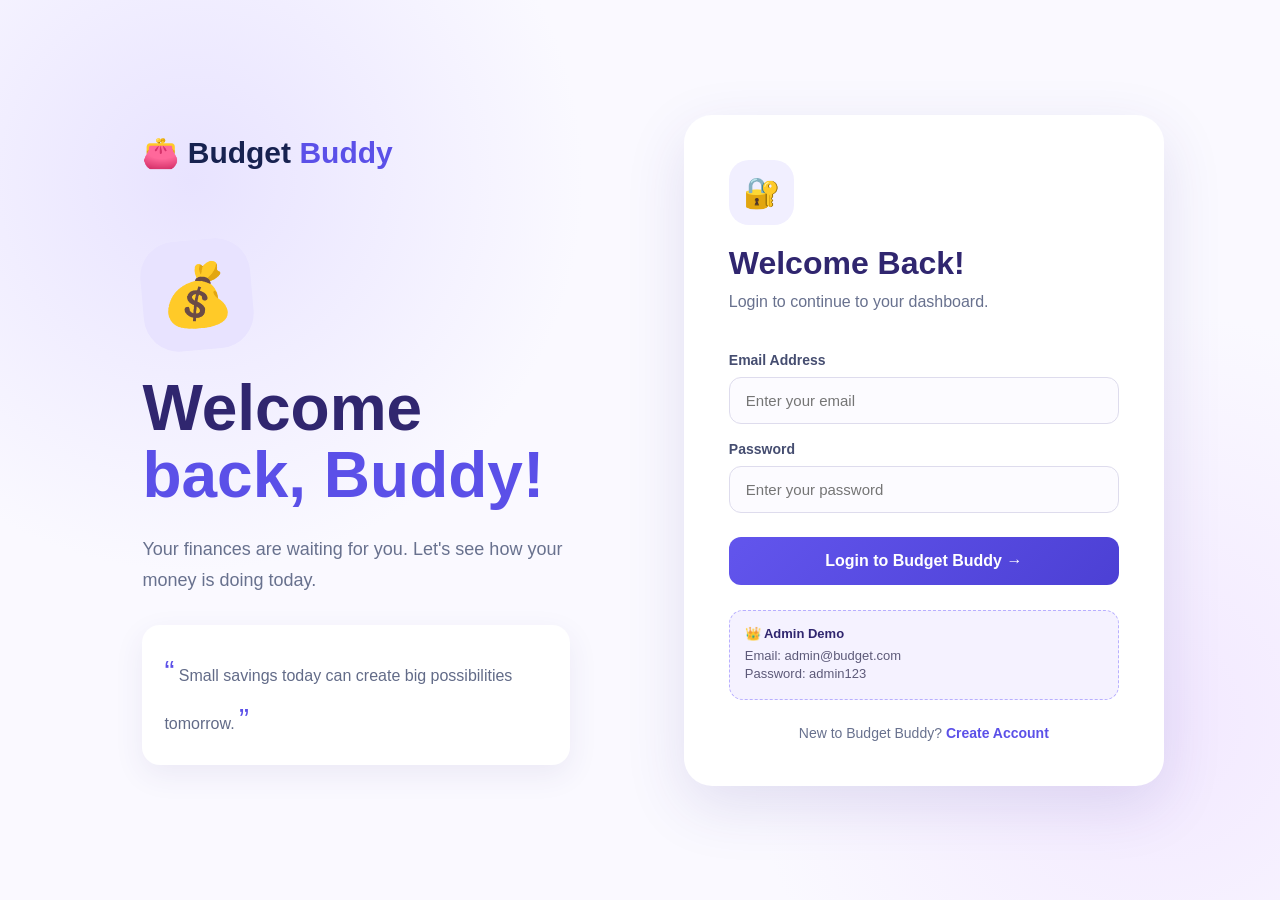
==== admin-dashboard.html @ 2b827e6d "first commit" ====
<!DOCTYPE html>
<html lang="en">

<head>

    <meta charset="UTF-8">

    <meta name="viewport"
          content="width=device-width, initial-scale=1.0">

    <title>Admin Panel | Budget Buddy</title>

    <link rel="stylesheet" href="style.css">

</head>

<body class="dashboard-page">


    <!-- Admin Sidebar -->

    <aside class="sidebar admin-sidebar">

        <div class="sidebar-logo">
            👛 <span>Budget <strong>Buddy</strong></span>
        </div>


        <div class="admin-badge">
            👑 ADMIN PANEL
        </div>


        <nav class="side-nav">

            <a href="admin-dashboard.html"
               class="side-link active">

                🏠 Dashboard

            </a>

            <a href="#users"
               class="side-link">

                👥 Users

            </a>

        </nav>


        <div class="sidebar-bottom">

            <div class="side-tip">

                🛡️ <strong>Administrator</strong>

                <p>
                    Manage your Budget Buddy
                    community.
                </p>

            </div>


            <button
                onclick="logout()"
                class="side-logout">

                🚪 Logout

            </button>

        </div>

    </aside>


    <!-- Admin Main -->

    <main class="dashboard-main">


        <header class="dashboard-top">

            <div>

                <p class="small-heading">
                    ADMINISTRATION
                </p>

                <h1>
                    Welcome, Admin! 👑
                </h1>

                <p>
                    Manage and monitor Budget Buddy users.
                </p>

            </div>


            <div class="profile-circle admin-profile">
                👑
            </div>

        </header>


        <!-- Admin Stats -->

        <section class="dashboard-cards">

            <div class="dashboard-card purple-card">

                <div class="card-top">

                    <span>
                        Registered Users
                    </span>

                    <span class="card-icon">
                        👥
                    </span>

                </div>

                <h2 id="adminUserCount">
                    —
                </h2>

                <p>
                    Users in Budget Buddy
                </p>

            </div>


            <div class="dashboard-card green-card">

                <div class="card-top">

                    <span>
                        Platform
                    </span>

                    <span class="card-icon">
                        🌱
                    </span>

                </div>

                <h2>
                    Active
                </h2>

                <p>
                    System status
                </p>

            </div>


            <div class="dashboard-card pink-card">

                <div class="card-top">

                    <span>
                        Access
                    </span>

                    <span class="card-icon">
                        🔐
                    </span>

                </div>

                <h2>
                    Admin
                </h2>

                <p>
                    Current role
                </p>

            </div>


            <div class="dashboard-card blue-card">

                <div class="card-top">

                    <span>
                        Technology
                    </span>

                    <span class="card-icon">
                        💻
                    </span>

                </div>

                <h2>
                    Web
                </h2>

                <p>
                    HTML • CSS • JS
                </p>

            </div>

        </section>


        <!-- User Management -->

        <section id="users"
                 class="dashboard-section">

            <div class="section-heading">

                <div>

                    <span class="section-label">
                        USER MANAGEMENT
                    </span>

                    <h2>
                        Registered Users 👥
                    </h2>

                    <p>
                        View the users registered
                        in Budget Buddy.
                    </p>

                </div>

                <div class="section-emoji">
                    👥
                </div>

            </div>


            <div class="table-container">

                <table>

                    <thead>

                        <tr>

                            <th>
                                Name
                            </th>

                            <th>
                                Email
                            </th>

                        </tr>

                    </thead>


                    <tbody id="userList">

                    </tbody>

                </table>

            </div>

        </section>


        <footer class="dashboard-footer">

            Budget Buddy Admin Panel 💜

        </footer>

    </main>


    <script src="script.js"></script>

</body>

</html>
---- style.css ----
/* =========================================
   BUDGET BUDDY - COMPLETE PURPLE THEME
========================================= */

* {
    margin: 0;
    padding: 0;
    box-sizing: border-box;
}

:root {
    --purple: #5b50e8;
    --dark-purple: #30266f;
    --light-purple: #f1efff;
    --lavender: #e9e5ff;

    --pink: #ffe5f0;
    --green: #ddf7e7;
    --blue: #e1f3ff;
    --yellow: #fff1c9;

    --text: #172250;
    --muted: #68718e;
    --white: #ffffff;
}

body {
    font-family: "Segoe UI", Arial, sans-serif;
    color: var(--text);
    background: #ffffff;
}

a {
    color: inherit;
}


/* =========================================
   HOME PAGE - NAVIGATION
========================================= */

.navbar {
    height: 92px;

    display: flex;
    justify-content: space-between;
    align-items: center;

    padding: 0 5%;

    background: white;
    border-bottom: 1px solid #eeeeee;
}

.logo {
    display: flex;
    align-items: center;
    gap: 10px;

    font-size: 32px;
    font-weight: 700;
}

.logo strong {
    color: var(--purple);
}

.logo-icon {
    font-size: 38px;
}

.navbar nav {
    display: flex;
    gap: 42px;
}

.navbar nav a {
    position: relative;

    text-decoration: none;

    font-size: 17px;
    font-weight: 500;

    color: var(--text);

    padding: 10px 0;
}

.navbar nav a:hover {
    color: var(--purple);
}

.navbar nav a.active {
    color: var(--purple);
}

.navbar nav a.active::after {
    content: "";

    position: absolute;

    left: 0;
    right: 0;
    bottom: 0;

    height: 4px;

    border-radius: 10px;

    background: var(--purple);
}


/* =========================================
   HOME PAGE - HERO
========================================= */

.hero {
    min-height: 650px;

    display: grid;

    grid-template-columns: 1fr 1fr;

    align-items: center;

    gap: 30px;

    padding: 60px 5% 30px;

    background:
        radial-gradient(
            circle at 80% 50%,
            #f1efff 0%,
            #ffffff 55%
        );

    overflow: hidden;
}

.hero-content {
    max-width: 650px;
    padding-left: 3%;
}

.tagline {
    display: inline-block;

    padding: 10px 20px;
    margin-bottom: 28px;

    border-radius: 30px;

    background: #eeeeff;

    color: #5549e8;

    font-size: 16px;
    font-weight: 600;
}

.hero h1 {
    font-size: clamp(48px, 5vw, 70px);

    line-height: 1.05;

    letter-spacing: -2px;

    color: #142354;

    margin-bottom: 28px;
}

.hero h1 span {
    color: #5a4ee7;
}

.hero-content p {
    max-width: 590px;

    font-size: 19px;
    line-height: 1.7;

    color: #536080;

    margin-bottom: 35px;
}


/* =========================================
   HOME PAGE - BUTTONS
========================================= */

.hero-buttons {
    display: flex;

    align-items: center;

    gap: 20px;
}

.primary-btn,
.secondary-btn {
    text-decoration: none;

    padding: 17px 38px;

    border-radius: 12px;

    font-size: 17px;
    font-weight: 700;

    transition: 0.3s;
}

.primary-btn {
    color: white;

    background:
        linear-gradient(
            135deg,
            #5d50ed,
            #5144dd
        );

    box-shadow:
        0 10px 25px rgba(86, 74, 225, 0.25);
}

.primary-btn:hover {
    transform: translateY(-3px);

    box-shadow:
        0 15px 30px rgba(86, 74, 225, 0.35);
}

.secondary-btn {
    color: #1c2854;

    background: white;

    border: 2px solid #5b50e8;
}

.secondary-btn:hover {
    background: #f2f0ff;

    transform: translateY(-3px);
}


/* =========================================
   HOME PAGE - VISUAL
========================================= */

.hero-visual {
    min-height: 540px;

    position: relative;

    display: flex;

    justify-content: center;
    align-items: center;
}

.buddy-area {
    position: relative;

    width: 390px;
    height: 360px;

    display: flex;

    justify-content: center;
    align-items: center;
}


/* Wallet */

.buddy-wallet {
    position: relative;

    width: 285px;
    height: 205px;

    border-radius: 28px;

    background:
        linear-gradient(
            145deg,
            #8b7cf0,
            #5950d8
        );

    border: 7px solid #24245c;

    box-shadow:
        0 25px 40px rgba(71, 63, 160, 0.25);

    transform: rotate(-5deg);

    z-index: 3;
}

.wallet-money {
    position: absolute;

    top: -45px;
    left: 75px;

    font-size: 65px;

    transform: rotate(8deg);

    z-index: -1;
}

.wallet-face {
    position: absolute;

    left: 0;
    right: 0;

    top: 90px;

    text-align: center;
}

.eye {
    display: inline-block;

    font-size: 30px;
    font-weight: bold;

    margin: 0 25px;
}

.cheek {
    position: absolute;

    width: 22px;
    height: 12px;

    border-radius: 50%;

    background: #ff8ca8;

    top: 30px;
}

.left-cheek {
    left: 70px;
}

.right-cheek {
    right: 70px;
}

.smile {
    margin-top: -3px;

    font-size: 35px;
    font-weight: bold;
}

.wallet-button {
    position: absolute;

    right: 12px;
    top: 85px;

    width: 22px;
    height: 22px;

    border-radius: 50%;

    background: #ffd42e;

    border: 3px solid #24245c;
}


/* Wallet hands */

.buddy-hand {
    position: absolute;

    font-size: 65px;

    color: #6258df;

    z-index: 2;
}

.left-hand {
    left: 0;
    transform: rotate(100deg);
}

.right-hand {
    right: 0;
    transform: rotate(-100deg);
}


/* Floating money */

.money {
    position: absolute;

    width: 55px;
    height: 55px;

    display: flex;

    justify-content: center;
    align-items: center;

    border-radius: 50%;

    background: #ffd447;

    border: 4px solid #e8a900;

    color: #9a6b00;

    font-size: 28px;
    font-weight: bold;

    z-index: 5;
}

.money-one {
    top: 50px;
    left: 30px;

    transform: rotate(-15deg);
}

.money-two {
    top: 115px;
    right: 5px;

    transform: rotate(15deg);
}


/* Floating notes */

.floating-note {
    position: absolute;

    display: flex;
    align-items: center;

    gap: 13px;

    padding: 15px 20px;

    background: white;

    border-radius: 15px;

    box-shadow:
        0 8px 25px rgba(70, 70, 130, 0.12);

    font-size: 15px;

    z-index: 10;
}

.floating-note span {
    font-size: 28px;
}

.floating-note strong {
    color: #172250;
}

.note-one {
    top: 20px;
    right: 10px;

    border: 4px solid #c7eaff;
}

.note-two {
    top: 180px;
    right: -20px;

    border: 4px solid #ffd2ea;
}

.note-three {
    bottom: 45px;
    right: 20px;

    border: 4px solid #bcefdc;
}


/* Goal message */

.goal-message {
    position: absolute;

    top: 60px;
    left: 30px;

    color: #5549e8;

    font-size: 27px;

    font-weight: 600;
    font-style: italic;

    transform: rotate(-7deg);

    z-index: 10;
}

.goal-message strong {
    font-size: 32px;
}


/* Plant */

.plant {
    position: absolute;

    bottom: 10px;
    right: 55px;

    font-size: 110px;

    z-index: 4;
}


/* =========================================
   HOME PAGE - FEATURES
========================================= */

.features {
    display: grid;

    grid-template-columns:
        repeat(4, 1fr);

    gap: 30px;

    padding: 45px 7% 55px;

    background: #ffffff;
}

.feature-card {
    display: flex;

    align-items: center;

    gap: 18px;
}

.feature-icon {
    min-width: 70px;
    height: 70px;

    display: flex;

    justify-content: center;
    align-items: center;

    border-radius: 50%;

    font-size: 30px;
}

.feature-icon.blue {
    background: #eeeaff;
}

.feature-icon.green {
    background: #dcf7e5;
}

.feature-icon.yellow {
    background: #fff3ca;
}

.feature-icon.pink {
    background: #ffe4ef;
}

.feature-card h3 {
    margin-bottom: 8px;

    color: #172250;

    font-size: 18px;
}

.feature-card p {
    color: #64708e;

    line-height: 1.5;

    font-size: 14px;
}


/* =========================================
   HOME FOOTER
========================================= */

footer {
    padding: 20px;

    text-align: center;

    background: #f8f8ff;

    color: #68718b;

    font-size: 14px;
}


/* =========================================
   LOGIN + SIGNUP PAGES
========================================= */

.purple-page {
    min-height: 100vh;

    background:
        radial-gradient(
            circle at 15% 20%,
            #e8e3ff,
            transparent 30%
        ),
        radial-gradient(
            circle at 90% 80%,
            #f2e8ff,
            transparent 30%
        ),
        #faf9ff;
}

.auth-page {
    min-height: 100vh;

    display: grid;

    grid-template-columns: 1fr 1fr;

    align-items: center;

    gap: 60px;

    padding: 50px 8%;
}

.auth-welcome {
    position: relative;

    padding: 40px;

    max-width: 600px;
}

.auth-brand {
    font-size: 30px;

    font-weight: 700;

    margin-bottom: 70px;
}

.auth-brand strong {
    color: var(--purple);
}

.auth-decoration {
    position: absolute;

    top: 20px;
    right: 50px;

    width: 80px;
    height: 80px;

    display: flex;

    align-items: center;
    justify-content: center;

    border-radius: 50%;

    background: #e8e3ff;

    font-size: 35px;
}

.auth-welcome h1 {
    font-size: clamp(45px, 5vw, 68px);

    line-height: 1.05;

    margin-bottom: 25px;

    color: var(--dark-purple);
}

.auth-welcome h1 span {
    color: var(--purple);
}

.auth-welcome > p {
    max-width: 500px;

    color: var(--muted);

    font-size: 18px;

    line-height: 1.7;

    margin-bottom: 30px;
}

.auth-points {
    display: flex;

    flex-direction: column;

    gap: 15px;

    color: var(--dark-purple);

    font-weight: 600;
}

.auth-points div {
    padding: 12px 18px;

    width: fit-content;

    border-radius: 30px;

    background: white;

    box-shadow:
        0 6px 20px rgba(70, 50, 150, 0.08);
}


/* Login decoration */

.login-illustration {
    width: 110px;
    height: 110px;

    display: flex;

    align-items: center;
    justify-content: center;

    margin-bottom: 25px;

    border-radius: 35px;

    background: #e8e3ff;

    font-size: 60px;

    transform: rotate(-5deg);
}

.quote-box {
    max-width: 470px;

    padding: 22px;

    border-radius: 18px;

    background: white;

    color: #626b88;

    line-height: 1.6;

    box-shadow:
        0 10px 30px rgba(60, 45, 130, 0.08);
}

.quote-box span {
    color: var(--purple);

    font-size: 30px;
}


/* =========================================
   AUTH CARD
========================================= */

.auth-card {
    width: 100%;
    max-width: 480px;

    padding: 45px;

    background: white;

    border-radius: 28px;

    box-shadow:
        0 20px 60px rgba(65, 45, 145, 0.13);

    justify-self: center;
}

.auth-icon {
    width: 65px;
    height: 65px;

    display: flex;

    justify-content: center;
    align-items: center;

    border-radius: 20px;

    background: var(--light-purple);

    font-size: 30px;

    margin-bottom: 20px;
}

.auth-card h2 {
    font-size: 32px;

    color: var(--dark-purple);

    margin-bottom: 8px;
}

.auth-subtitle {
    color: var(--muted);

    margin-bottom: 30px;

    line-height: 1.5;
}

.auth-card form {
    display: flex;

    flex-direction: column;

    gap: 9px;
}

.auth-card label {
    font-size: 14px;

    font-weight: 700;

    color: #454d70;

    margin-top: 8px;
}

.auth-card input,
.auth-card select {
    width: 100%;

    padding: 14px 16px;

    border: 1px solid #dedced;

    border-radius: 12px;

    outline: none;

    font-size: 15px;

    background: #fcfbff;

    transition: 0.2s;
}

.auth-card input:focus {
    border-color: var(--purple);

    box-shadow:
        0 0 0 4px #eeebff;
}

.auth-button {
    margin-top: 15px;

    padding: 15px;

    border: none;

    border-radius: 12px;

    background:
        linear-gradient(
            135deg,
            #6255ed,
            #4c40d4
        );

    color: white;

    font-size: 16px;

    font-weight: 700;

    cursor: pointer;

    transition: 0.3s;
}

.auth-button:hover {
    transform: translateY(-2px);

    box-shadow:
        0 10px 25px rgba(86, 74, 225, 0.25);
}

.message {
    margin-top: 15px;

    text-align: center;

    color: var(--purple);

    font-weight: 600;
}

.switch-auth {
    margin-top: 25px;

    text-align: center;

    color: var(--muted);

    font-size: 14px;
}

.switch-auth a {
    color: var(--purple);

    font-weight: 700;

    text-decoration: none;
}

.admin-login-box {
    margin-top: 25px;

    padding: 15px;

    border-radius: 14px;

    background: #f5f2ff;

    border: 1px dashed #b8afff;

    font-size: 13px;

    color: #5d5a79;
}

.admin-login-box strong {
    color: var(--dark-purple);

    display: block;

    margin-bottom: 7px;
}

.admin-login-box p {
    margin: 3px 0;
}


/* =========================================
   DASHBOARD
========================================= */

.dashboard-page {
    min-height: 100vh;

    display: flex;

    background: #f8f7ff;
}


/* =========================================
   SIDEBAR
========================================= */

.sidebar {
    width: 265px;

    min-height: 100vh;

    position: fixed;

    left: 0;
    top: 0;

    display: flex;

    flex-direction: column;

    padding: 30px 20px;

    background:
        linear-gradient(
            180deg,
            #30266f,
            #493e99
        );

    color: white;
}

.sidebar-logo {
    display: flex;

    align-items: center;

    gap: 9px;

    font-size: 24px;

    font-weight: 700;

    padding: 0 12px;

    margin-bottom: 55px;
}

.sidebar-logo strong {
    color: #c9c2ff;
}

.side-nav {
    display: flex;

    flex-direction: column;

    gap: 10px;
}

.side-link {
    display: block;

    padding: 14px 16px;

    border-radius: 12px;

    text-decoration: none;

    color: #e7e3ff;

    font-size: 15px;

    transition: 0.2s;
}

.side-link:hover,
.side-link.active {
    background: rgba(255,255,255,0.15);

    color: white;
}

.sidebar-bottom {
    margin-top: auto;
}

.side-tip {
    padding: 18px;

    border-radius: 16px;

    background: rgba(255,255,255,0.1);

    margin-bottom: 20px;

    font-size: 14px;
}

.side-tip p {
    color: #d8d4f5;

    line-height: 1.5;

    margin-top: 7px;
}

.side-logout {
    width: 100%;

    padding: 13px;

    border: 1px solid rgba(255,255,255,0.25);

    border-radius: 12px;

    background: rgba(255,255,255,0.08);

    color: white;

    cursor: pointer;

    font-size: 14px;
}

.admin-badge {
    margin: -30px 10px 30px;

    padding: 8px;

    border-radius: 20px;

    text-align: center;

    font-size: 11px;

    font-weight: 700;

    letter-spacing: 1px;

    background: rgba(255,255,255,0.13);

    color: #ddd8ff;
}


/* =========================================
   DASHBOARD MAIN
========================================= */

.dashboard-main {
    width: calc(100% - 265px);

    margin-left: 265px;

    padding: 40px 5%;
}

.dashboard-top {
    display: flex;

    justify-content: space-between;

    align-items: center;

    margin-bottom: 35px;
}

.small-heading {
    color: var(--purple);

    font-size: 12px;

    font-weight: 800;

    letter-spacing: 2px;

    margin-bottom: 7px;
}

.dashboard-top h1 {
    font-size: 32px;

    color: var(--dark-purple);

    margin-bottom: 7px;
}

.dashboard-top h1 span {
    color: var(--purple);
}

.dashboard-top p {
    color: var(--muted);
}

.profile-circle {
    width: 60px;
    height: 60px;

    display: flex;

    align-items: center;
    justify-content: center;

    border-radius: 50%;

    background: var(--lavender);

    font-size: 28px;

    border: 4px solid white;

    box-shadow:
        0 5px 20px rgba(80, 60, 160, 0.12);
}

.admin-profile {
    background: #fff1c9;
}


/* =========================================
   DASHBOARD CARDS
========================================= */

.dashboard-cards {
    display: grid;

    grid-template-columns:
        repeat(4, 1fr);

    gap: 18px;

    margin-bottom: 25px;
}

.dashboard-card {
    padding: 23px;

    border-radius: 20px;

    border: 1px solid rgba(80,70,150,0.08);

    box-shadow:
        0 7px 25px rgba(70,60,130,0.06);
}

.purple-card {
    background: #eeeaff;
}

.green-card {
    background: #e4f9eb;
}

.pink-card {
    background: #ffe9f1;
}

.blue-card {
    background: #e4f4ff;
}

.card-top {
    display: flex;

    justify-content: space-between;

    align-items: center;

    color: #5e6580;

    font-size: 14px;

    font-weight: 600;
}

.card-icon {
    width: 38px;
    height: 38px;

    display: flex;

    align-items: center;
    justify-content: center;

    border-radius: 12px;

    background: rgba(255,255,255,0.65);

    font-size: 19px;
}

.dashboard-card h2 {
    margin: 18px 0 5px;

    font-size: 29px;

    color: var(--dark-purple);
}

.dashboard-card p {
    color: #737a94;

    font-size: 13px;
}


/* =========================================
   DASHBOARD SECTIONS
========================================= */

.dashboard-section {
    padding: 28px;

    margin-bottom: 25px;

    border-radius: 22px;

    background: white;

    box-shadow:
        0 7px 25px rgba(70,60,130,0.06);
}

.section-heading {
    display: flex;

    justify-content: space-between;

    align-items: center;

    margin-bottom: 25px;
}

.section-label {
    color: var(--purple);

    font-size: 11px;

    font-weight: 800;

    letter-spacing: 1.5px;
}

.section-heading h2 {
    margin-top: 5px;

    color: var(--dark-purple);

    font-size: 23px;
}

.section-heading p {
    margin-top: 5px;

    color: var(--muted);

    font-size: 14px;
}

.section-emoji {
    width: 60px;
    height: 60px;

    display: flex;

    align-items: center;
    justify-content: center;

    border-radius: 18px;

    background: var(--light-purple);

    font-size: 28px;
}


/* =========================================
   DASHBOARD FORMS
========================================= */

.budget-form {
    display: flex;

    gap: 15px;
}

.budget-form input {
    flex: 1;

    padding: 15px;

    border: 1px solid #ddd9ef;

    border-radius: 12px;

    outline: none;

    font-size: 15px;
}

.transaction-form {
    display: grid;

    grid-template-columns:
        repeat(2, 1fr);

    gap: 20px;
}

.form-field {
    display: flex;

    flex-direction: column;

    gap: 7px;
}

.form-field label {
    font-size: 13px;

    font-weight: 700;

    color: #555c78;
}

.form-field input,
.form-field select {
    padding: 14px;

    border: 1px solid #ddd9ef;

    border-radius: 11px;

    background: #fcfbff;

    outline: none;

    font-size: 14px;
}

.form-field input:focus,
.form-field select:focus,
.budget-form input:focus {
    border-color: var(--purple);

    box-shadow:
        0 0 0 3px #eeebff;
}

.purple-button {
    padding: 14px 24px;

    border: none;

    border-radius: 11px;

    background:
        linear-gradient(
            135deg,
            #6255ed,
            #4c40d4
        );

    color: white;

    font-size: 14px;

    font-weight: 700;

    cursor: pointer;

    transition: 0.2s;
}

.purple-button:hover {
    transform: translateY(-2px);

    box-shadow:
        0 8px 20px rgba(80,70,220,0.25);
}

.transaction-button {
    width: fit-content;

    align-self: end;
}


/* =========================================
   TABLE
========================================= */

.table-container {
    overflow-x: auto;
}

table {
    width: 100%;

    border-collapse: collapse;
}

th {
    padding: 15px;

    text-align: left;

    background: #f5f3ff;

    color: #514a7a;

    font-size: 13px;
}

td {
    padding: 16px 15px;

    border-bottom: 1px solid #eeeeF5;

    color: #5f6680;

    font-size: 14px;
}

tr:hover td {
    background: #faf9ff;
}


/* =========================================
   DASHBOARD FOOTER
========================================= */

.dashboard-footer {
    text-align: center;

    padding: 20px;

    color: #858ba1;

    font-size: 13px;
}


/* =========================================
   RESPONSIVE DESIGN
========================================= */

@media (max-width: 1100px) {

    .dashboard-cards {
        grid-template-columns:
            repeat(2, 1fr);
    }

    .auth-page {
        gap: 20px;

        padding: 40px;
    }
}


@media (max-width: 850px) {

    .hero {
        grid-template-columns: 1fr;

        text-align: center;
    }

    .hero-content {
        margin: auto;

        padding: 0;
    }

    .hero-content p {
        margin-left: auto;
        margin-right: auto;
    }

    .hero-buttons {
        justify-content: center;
    }

    .features {
        grid-template-columns:
            repeat(2, 1fr);
    }

    .auth-page {
        grid-template-columns: 1fr;

        padding: 30px 20px;
    }

    .auth-welcome {
        text-align: center;

        margin: auto;
    }

    .auth-brand {
        margin-bottom: 30px;
    }

    .auth-decoration {
        display: none;
    }

    .auth-points {
        align-items: center;
    }

    .auth-card {
        margin: auto;
    }

    .sidebar {
        width: 75px;

        padding: 25px 10px;
    }

    .sidebar-logo span,
    .side-link,
    .side-tip,
    .side-logout,
    .admin-badge {
        font-size: 0;
    }

    .sidebar-logo {
        justify-content: center;
    }

    .dashboard-main {
        width: calc(100% - 75px);

        margin-left: 75px;

        padding: 30px 20px;
    }
}


@media (max-width: 600px) {

    .navbar {
        height: auto;

        padding: 20px;

        flex-direction: column;

        gap: 18px;
    }

    .navbar nav {
        gap: 25px;
    }

    .logo {
        font-size: 27px;
    }

    .hero {
        padding: 45px 20px;
    }

    .hero h1 {
        font-size: 45px;
    }

    .hero-buttons {
        flex-direction: column;
    }

    .hero-visual {
        transform: scale(0.8);

        margin-left: -30px;
        margin-right: -30px;
    }

    .features {
        grid-template-columns: 1fr;
    }

    .dashboard-cards {
        grid-template-columns: 1fr;
    }

    .transaction-form {
        grid-template-columns: 1fr;
    }

    .budget-form {
        flex-direction: column;
    }

    .dashboard-top h1 {
        font-size: 25px;
    }

    .dashboard-section {
        padding: 20px;
    }

    .section-heading {
        align-items: flex-start;
    }

    .auth-card {
        padding: 30px 22px;
    }
}
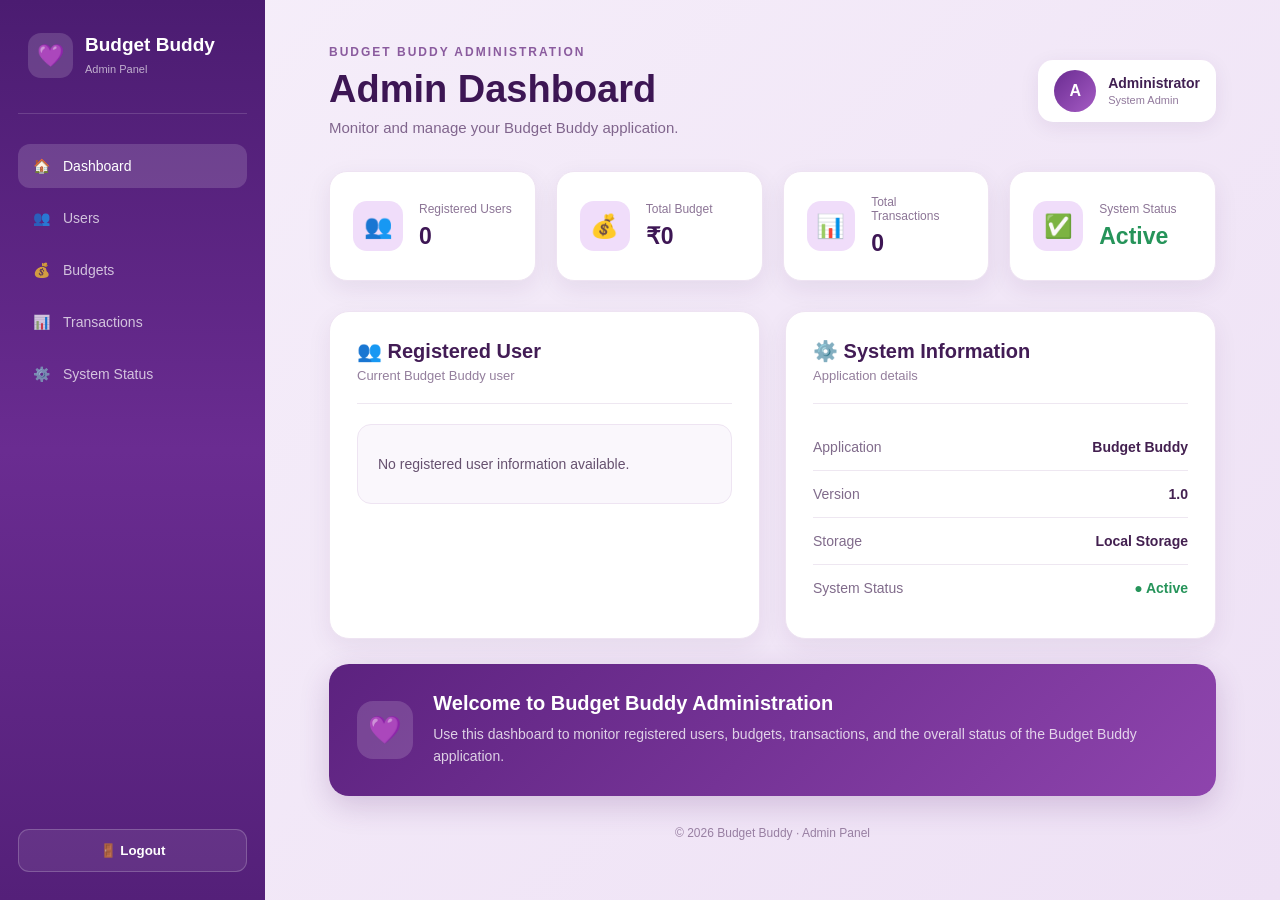
==== commit fc6b3d6a: "Update files with recent changes" ====
--- a/admin-dashboard.html
+++ b/admin-dashboard.html
@@ -1,294 +1,396 @@
-
 <!DOCTYPE html>
 <html lang="en">
-
 <head>
 
     <meta charset="UTF-8">
 
-    <meta name="viewport"
-          content="width=device-width, initial-scale=1.0">
-
-    <title>Admin Panel | Budget Buddy</title>
-
-    <link rel="stylesheet" href="style.css">
+    <meta
+        name="viewport"
+        content="width=device-width, initial-scale=1.0"
+    >
+
+    <title>Admin Dashboard - Budget Buddy</title>
+
+    <link
+        rel="stylesheet"
+        href="style.css"
+    >
 
 </head>
 
-<body class="dashboard-page">
-
-
-    <!-- Admin Sidebar -->
-
-    <aside class="sidebar admin-sidebar">
-
-        <div class="sidebar-logo">
-            👛 <span>Budget <strong>Buddy</strong></span>
+
+<body class="admin-page">
+
+
+    <!-- Sidebar -->
+
+    <aside class="admin-sidebar">
+
+        <div class="admin-logo">
+
+            <div class="logo-circle">
+                💜
+            </div>
+
+            <div>
+                <h2>Budget Buddy</h2>
+                <span>Admin Panel</span>
+            </div>
+
         </div>
 
 
-        <div class="admin-badge">
-            👑 ADMIN PANEL
-        </div>
-
-
-        <nav class="side-nav">
-
-            <a href="admin-dashboard.html"
-               class="side-link active">
-
-                🏠 Dashboard
-
-            </a>
-
-            <a href="#users"
-               class="side-link">
-
-                👥 Users
-
+        <nav class="admin-nav">
+
+            <a href="#" class="admin-nav-item active">
+                🏠
+                <span>Dashboard</span>
+            </a>
+
+            <a href="#users" class="admin-nav-item">
+                👥
+                <span>Users</span>
+            </a>
+
+            <a href="#budget" class="admin-nav-item">
+                💰
+                <span>Budgets</span>
+            </a>
+
+            <a href="#transactions" class="admin-nav-item">
+                📊
+                <span>Transactions</span>
+            </a>
+
+            <a href="#system" class="admin-nav-item">
+                ⚙️
+                <span>System Status</span>
             </a>
 
         </nav>
 
 
-        <div class="sidebar-bottom">
-
-            <div class="side-tip">
-
-                🛡️ <strong>Administrator</strong>
+        <button
+            class="admin-logout"
+            onclick="logout()"
+        >
+            🚪 Logout
+        </button>
+
+    </aside>
+
+
+    <!-- Main Admin Area -->
+
+    <main class="admin-main">
+
+
+        <!-- Header -->
+
+        <header class="admin-header">
+
+            <div>
+
+                <p class="admin-small-title">
+                    BUDGET BUDDY ADMINISTRATION
+                </p>
+
+                <h1>
+                    Admin Dashboard
+                </h1>
 
                 <p>
-                    Manage your Budget Buddy
-                    community.
+                    Monitor and manage your Budget Buddy application.
                 </p>
 
             </div>
 
 
-            <button
-                onclick="logout()"
-                class="side-logout">
-
-                🚪 Logout
-
-            </button>
-
-        </div>
-
-    </aside>
-
-
-    <!-- Admin Main -->
-
-    <main class="dashboard-main">
-
-
-        <header class="dashboard-top">
+            <div class="admin-profile">
+
+                <div class="admin-avatar">
+                    A
+                </div>
+
+                <div>
+
+                    <strong>
+                        Administrator
+                    </strong>
+
+                    <span>
+                        System Admin
+                    </span>
+
+                </div>
+
+            </div>
+
+        </header>
+
+
+        <!-- Statistics -->
+
+        <section class="admin-stats">
+
+
+            <div class="admin-stat-card">
+
+                <div class="stat-icon">
+                    👥
+                </div>
+
+                <div>
+
+                    <p>
+                        Registered Users
+                    </p>
+
+                    <h2 id="registeredUsers">
+                        0
+                    </h2>
+
+                </div>
+
+            </div>
+
+
+            <div
+                class="admin-stat-card"
+                id="budget"
+            >
+
+                <div class="stat-icon">
+                    💰
+                </div>
+
+                <div>
+
+                    <p>
+                        Total Budget
+                    </p>
+
+                    <h2 id="totalBudget">
+                        ₹0
+                    </h2>
+
+                </div>
+
+            </div>
+
+
+            <div
+                class="admin-stat-card"
+                id="transactions"
+            >
+
+                <div class="stat-icon">
+                    📊
+                </div>
+
+                <div>
+
+                    <p>
+                        Total Transactions
+                    </p>
+
+                    <h2 id="totalTransactions">
+                        0
+                    </h2>
+
+                </div>
+
+            </div>
+
+
+            <div class="admin-stat-card">
+
+                <div class="stat-icon">
+                    ✅
+                </div>
+
+                <div>
+
+                    <p>
+                        System Status
+                    </p>
+
+                    <h2 class="active-status">
+                        Active
+                    </h2>
+
+                </div>
+
+            </div>
+
+
+        </section>
+
+
+        <!-- Content Grid -->
+
+        <section class="admin-content-grid">
+
+
+            <!-- Registered Users -->
+
+            <div
+                class="admin-panel-card"
+                id="users"
+            >
+
+                <div class="panel-heading">
+
+                    <div>
+
+                        <h2>
+                            👥 Registered User
+                        </h2>
+
+                        <p>
+                            Current Budget Buddy user
+                        </p>
+
+                    </div>
+
+                </div>
+
+
+                <div
+                    id="userInfo"
+                    class="user-info-box"
+                >
+
+                    <p>
+                        No registered user information available.
+                    </p>
+
+                </div>
+
+            </div>
+
+
+            <!-- System Information -->
+
+            <div
+                class="admin-panel-card"
+                id="system"
+            >
+
+                <div class="panel-heading">
+
+                    <div>
+
+                        <h2>
+                            ⚙️ System Information
+                        </h2>
+
+                        <p>
+                            Application details
+                        </p>
+
+                    </div>
+
+                </div>
+
+
+                <div class="system-info">
+
+                    <div class="system-row">
+
+                        <span>
+                            Application
+                        </span>
+
+                        <strong>
+                            Budget Buddy
+                        </strong>
+
+                    </div>
+
+
+                    <div class="system-row">
+
+                        <span>
+                            Version
+                        </span>
+
+                        <strong>
+                            1.0
+                        </strong>
+
+                    </div>
+
+
+                    <div class="system-row">
+
+                        <span>
+                            Storage
+                        </span>
+
+                        <strong>
+                            Local Storage
+                        </strong>
+
+                    </div>
+
+
+                    <div class="system-row">
+
+                        <span>
+                            System Status
+                        </span>
+
+                        <strong class="status-badge">
+                            ● Active
+                        </strong>
+
+                    </div>
+
+                </div>
+
+            </div>
+
+
+        </section>
+
+
+        <!-- Bottom Information -->
+
+        <section class="admin-welcome-box">
+
+            <div class="welcome-icon">
+                💜
+            </div>
 
             <div>
 
-                <p class="small-heading">
-                    ADMINISTRATION
+                <h2>
+                    Welcome to Budget Buddy Administration
+                </h2>
+
+                <p>
+                    Use this dashboard to monitor registered users,
+                    budgets, transactions, and the overall status
+                    of the Budget Buddy application.
                 </p>
 
-                <h1>
-                    Welcome, Admin! 👑
-                </h1>
-
-                <p>
-                    Manage and monitor Budget Buddy users.
-                </p>
-
-            </div>
-
-
-            <div class="profile-circle admin-profile">
-                👑
-            </div>
-
-        </header>
-
-
-        <!-- Admin Stats -->
-
-        <section class="dashboard-cards">
-
-            <div class="dashboard-card purple-card">
-
-                <div class="card-top">
-
-                    <span>
-                        Registered Users
-                    </span>
-
-                    <span class="card-icon">
-                        👥
-                    </span>
-
-                </div>
-
-                <h2 id="adminUserCount">
-                    —
-                </h2>
-
-                <p>
-                    Users in Budget Buddy
-                </p>
-
-            </div>
-
-
-            <div class="dashboard-card green-card">
-
-                <div class="card-top">
-
-                    <span>
-                        Platform
-                    </span>
-
-                    <span class="card-icon">
-                        🌱
-                    </span>
-
-                </div>
-
-                <h2>
-                    Active
-                </h2>
-
-                <p>
-                    System status
-                </p>
-
-            </div>
-
-
-            <div class="dashboard-card pink-card">
-
-                <div class="card-top">
-
-                    <span>
-                        Access
-                    </span>
-
-                    <span class="card-icon">
-                        🔐
-                    </span>
-
-                </div>
-
-                <h2>
-                    Admin
-                </h2>
-
-                <p>
-                    Current role
-                </p>
-
-            </div>
-
-
-            <div class="dashboard-card blue-card">
-
-                <div class="card-top">
-
-                    <span>
-                        Technology
-                    </span>
-
-                    <span class="card-icon">
-                        💻
-                    </span>
-
-                </div>
-
-                <h2>
-                    Web
-                </h2>
-
-                <p>
-                    HTML • CSS • JS
-                </p>
-
             </div>
 
         </section>
 
 
-        <!-- User Management -->
-
-        <section id="users"
-                 class="dashboard-section">
-
-            <div class="section-heading">
-
-                <div>
-
-                    <span class="section-label">
-                        USER MANAGEMENT
-                    </span>
-
-                    <h2>
-                        Registered Users 👥
-                    </h2>
-
-                    <p>
-                        View the users registered
-                        in Budget Buddy.
-                    </p>
-
-                </div>
-
-                <div class="section-emoji">
-                    👥
-                </div>
-
-            </div>
-
-
-            <div class="table-container">
-
-                <table>
-
-                    <thead>
-
-                        <tr>
-
-                            <th>
-                                Name
-                            </th>
-
-                            <th>
-                                Email
-                            </th>
-
-                        </tr>
-
-                    </thead>
-
-
-                    <tbody id="userList">
-
-                    </tbody>
-
-                </table>
-
-            </div>
-
-        </section>
-
-
-        <footer class="dashboard-footer">
-
-            Budget Buddy Admin Panel 💜
+        <footer class="admin-footer">
+
+            © 2026 Budget Buddy · Admin Panel
 
         </footer>
 
+
     </main>
 
 
     <script src="script.js"></script>
 
 </body>
-
-</html>
+</html>
--- a/style.css
+++ b/style.css
@@ -1,6 +1,6 @@
-/* =========================================
-   BUDGET BUDDY - COMPLETE PURPLE THEME
-========================================= */
+/* =====================================================
+   BUDGET BUDDY - GLOBAL STYLES
+   ===================================================== */
 
 * {
     margin: 0;
@@ -8,914 +8,373 @@
     box-sizing: border-box;
 }
 
-:root {
-    --purple: #5b50e8;
-    --dark-purple: #30266f;
-    --light-purple: #f1efff;
-    --lavender: #e9e5ff;
-
-    --pink: #ffe5f0;
-    --green: #ddf7e7;
-    --blue: #e1f3ff;
-    --yellow: #fff1c9;
-
-    --text: #172250;
-    --muted: #68718e;
-    --white: #ffffff;
-}
+
+html {
+    scroll-behavior: smooth;
+}
+
 
 body {
-    font-family: "Segoe UI", Arial, sans-serif;
-    color: var(--text);
-    background: #ffffff;
-}
+    font-family: Arial, Helvetica, sans-serif;
+    margin: 0;
+    min-height: 100vh;
+}
+
+
+/* =====================================================
+   COMMON
+   ===================================================== */
+
+button,
+input {
+    font-family: inherit;
+}
+
 
 a {
-    color: inherit;
-}
-
-
-/* =========================================
-   HOME PAGE - NAVIGATION
-========================================= */
-
-.navbar {
-    height: 92px;
-
-    display: flex;
-    justify-content: space-between;
-    align-items: center;
-
-    padding: 0 5%;
-
-    background: white;
-    border-bottom: 1px solid #eeeeee;
-}
-
-.logo {
-    display: flex;
-    align-items: center;
-    gap: 10px;
-
-    font-size: 32px;
-    font-weight: 700;
-}
-
-.logo strong {
-    color: var(--purple);
-}
-
-.logo-icon {
-    font-size: 38px;
-}
-
-.navbar nav {
-    display: flex;
-    gap: 42px;
-}
-
-.navbar nav a {
-    position: relative;
-
     text-decoration: none;
-
-    font-size: 17px;
-    font-weight: 500;
-
-    color: var(--text);
-
-    padding: 10px 0;
-}
-
-.navbar nav a:hover {
-    color: var(--purple);
-}
-
-.navbar nav a.active {
-    color: var(--purple);
-}
-
-.navbar nav a.active::after {
-    content: "";
-
-    position: absolute;
-
-    left: 0;
-    right: 0;
-    bottom: 0;
-
-    height: 4px;
-
-    border-radius: 10px;
-
-    background: var(--purple);
-}
-
-
-/* =========================================
-   HOME PAGE - HERO
-========================================= */
-
-.hero {
-    min-height: 650px;
-
-    display: grid;
-
-    grid-template-columns: 1fr 1fr;
-
-    align-items: center;
-
-    gap: 30px;
-
-    padding: 60px 5% 30px;
-
+}
+
+
+/* =====================================================
+   AUTH PAGES
+   LOGIN + SIGNUP
+   ===================================================== */
+
+.auth-page {
+    min-height: 100vh;
     background:
         radial-gradient(
-            circle at 80% 50%,
-            #f1efff 0%,
-            #ffffff 55%
-        );
-
-    overflow: hidden;
-}
-
-.hero-content {
-    max-width: 650px;
-    padding-left: 3%;
-}
-
-.tagline {
-    display: inline-block;
-
-    padding: 10px 20px;
-    margin-bottom: 28px;
-
-    border-radius: 30px;
-
-    background: #eeeeff;
-
-    color: #5549e8;
-
-    font-size: 16px;
-    font-weight: 600;
-}
-
-.hero h1 {
-    font-size: clamp(48px, 5vw, 70px);
-
-    line-height: 1.05;
-
-    letter-spacing: -2px;
-
-    color: #142354;
-
-    margin-bottom: 28px;
-}
-
-.hero h1 span {
-    color: #5a4ee7;
-}
-
-.hero-content p {
-    max-width: 590px;
-
-    font-size: 19px;
-    line-height: 1.7;
-
-    color: #536080;
-
-    margin-bottom: 35px;
-}
-
-
-/* =========================================
-   HOME PAGE - BUTTONS
-========================================= */
-
-.hero-buttons {
-    display: flex;
-
-    align-items: center;
-
-    gap: 20px;
-}
-
-.primary-btn,
-.secondary-btn {
-    text-decoration: none;
-
-    padding: 17px 38px;
-
-    border-radius: 12px;
-
-    font-size: 17px;
-    font-weight: 700;
-
-    transition: 0.3s;
-}
-
-.primary-btn {
-    color: white;
-
-    background:
-        linear-gradient(
-            135deg,
-            #5d50ed,
-            #5144dd
-        );
-
-    box-shadow:
-        0 10px 25px rgba(86, 74, 225, 0.25);
-}
-
-.primary-btn:hover {
-    transform: translateY(-3px);
-
-    box-shadow:
-        0 15px 30px rgba(86, 74, 225, 0.35);
-}
-
-.secondary-btn {
-    color: #1c2854;
-
-    background: white;
-
-    border: 2px solid #5b50e8;
-}
-
-.secondary-btn:hover {
-    background: #f2f0ff;
-
-    transform: translateY(-3px);
-}
-
-
-/* =========================================
-   HOME PAGE - VISUAL
-========================================= */
-
-.hero-visual {
-    min-height: 540px;
-
-    position: relative;
-
-    display: flex;
-
-    justify-content: center;
-    align-items: center;
-}
-
-.buddy-area {
-    position: relative;
-
-    width: 390px;
-    height: 360px;
-
-    display: flex;
-
-    justify-content: center;
-    align-items: center;
-}
-
-
-/* Wallet */
-
-.buddy-wallet {
-    position: relative;
-
-    width: 285px;
-    height: 205px;
-
-    border-radius: 28px;
-
-    background:
-        linear-gradient(
-            145deg,
-            #8b7cf0,
-            #5950d8
-        );
-
-    border: 7px solid #24245c;
-
-    box-shadow:
-        0 25px 40px rgba(71, 63, 160, 0.25);
-
-    transform: rotate(-5deg);
-
-    z-index: 3;
-}
-
-.wallet-money {
-    position: absolute;
-
-    top: -45px;
-    left: 75px;
-
-    font-size: 65px;
-
-    transform: rotate(8deg);
-
-    z-index: -1;
-}
-
-.wallet-face {
-    position: absolute;
-
-    left: 0;
-    right: 0;
-
-    top: 90px;
-
-    text-align: center;
-}
-
-.eye {
-    display: inline-block;
-
-    font-size: 30px;
-    font-weight: bold;
-
-    margin: 0 25px;
-}
-
-.cheek {
-    position: absolute;
-
-    width: 22px;
-    height: 12px;
-
-    border-radius: 50%;
-
-    background: #ff8ca8;
-
-    top: 30px;
-}
-
-.left-cheek {
-    left: 70px;
-}
-
-.right-cheek {
-    right: 70px;
-}
-
-.smile {
-    margin-top: -3px;
-
-    font-size: 35px;
-    font-weight: bold;
-}
-
-.wallet-button {
-    position: absolute;
-
-    right: 12px;
-    top: 85px;
-
-    width: 22px;
-    height: 22px;
-
-    border-radius: 50%;
-
-    background: #ffd42e;
-
-    border: 3px solid #24245c;
-}
-
-
-/* Wallet hands */
-
-.buddy-hand {
-    position: absolute;
-
-    font-size: 65px;
-
-    color: #6258df;
-
-    z-index: 2;
-}
-
-.left-hand {
-    left: 0;
-    transform: rotate(100deg);
-}
-
-.right-hand {
-    right: 0;
-    transform: rotate(-100deg);
-}
-
-
-/* Floating money */
-
-.money {
-    position: absolute;
-
-    width: 55px;
-    height: 55px;
-
-    display: flex;
-
-    justify-content: center;
-    align-items: center;
-
-    border-radius: 50%;
-
-    background: #ffd447;
-
-    border: 4px solid #e8a900;
-
-    color: #9a6b00;
-
-    font-size: 28px;
-    font-weight: bold;
-
-    z-index: 5;
-}
-
-.money-one {
-    top: 50px;
-    left: 30px;
-
-    transform: rotate(-15deg);
-}
-
-.money-two {
-    top: 115px;
-    right: 5px;
-
-    transform: rotate(15deg);
-}
-
-
-/* Floating notes */
-
-.floating-note {
-    position: absolute;
-
-    display: flex;
-    align-items: center;
-
-    gap: 13px;
-
-    padding: 15px 20px;
-
-    background: white;
-
-    border-radius: 15px;
-
-    box-shadow:
-        0 8px 25px rgba(70, 70, 130, 0.12);
-
-    font-size: 15px;
-
-    z-index: 10;
-}
-
-.floating-note span {
-    font-size: 28px;
-}
-
-.floating-note strong {
-    color: #172250;
-}
-
-.note-one {
-    top: 20px;
-    right: 10px;
-
-    border: 4px solid #c7eaff;
-}
-
-.note-two {
-    top: 180px;
-    right: -20px;
-
-    border: 4px solid #ffd2ea;
-}
-
-.note-three {
-    bottom: 45px;
-    right: 20px;
-
-    border: 4px solid #bcefdc;
-}
-
-
-/* Goal message */
-
-.goal-message {
-    position: absolute;
-
-    top: 60px;
-    left: 30px;
-
-    color: #5549e8;
-
-    font-size: 27px;
-
-    font-weight: 600;
-    font-style: italic;
-
-    transform: rotate(-7deg);
-
-    z-index: 10;
-}
-
-.goal-message strong {
-    font-size: 32px;
-}
-
-
-/* Plant */
-
-.plant {
-    position: absolute;
-
-    bottom: 10px;
-    right: 55px;
-
-    font-size: 110px;
-
-    z-index: 4;
-}
-
-
-/* =========================================
-   HOME PAGE - FEATURES
-========================================= */
-
-.features {
-    display: grid;
-
-    grid-template-columns:
-        repeat(4, 1fr);
-
-    gap: 30px;
-
-    padding: 45px 7% 55px;
-
-    background: #ffffff;
-}
-
-.feature-card {
-    display: flex;
-
-    align-items: center;
-
-    gap: 18px;
-}
-
-.feature-icon {
-    min-width: 70px;
-    height: 70px;
-
-    display: flex;
-
-    justify-content: center;
-    align-items: center;
-
-    border-radius: 50%;
-
-    font-size: 30px;
-}
-
-.feature-icon.blue {
-    background: #eeeaff;
-}
-
-.feature-icon.green {
-    background: #dcf7e5;
-}
-
-.feature-icon.yellow {
-    background: #fff3ca;
-}
-
-.feature-icon.pink {
-    background: #ffe4ef;
-}
-
-.feature-card h3 {
-    margin-bottom: 8px;
-
-    color: #172250;
-
-    font-size: 18px;
-}
-
-.feature-card p {
-    color: #64708e;
-
-    line-height: 1.5;
-
-    font-size: 14px;
-}
-
-
-/* =========================================
-   HOME FOOTER
-========================================= */
-
-footer {
-    padding: 20px;
-
-    text-align: center;
-
-    background: #f8f8ff;
-
-    color: #68718b;
-
-    font-size: 14px;
-}
-
-
-/* =========================================
-   LOGIN + SIGNUP PAGES
-========================================= */
-
-.purple-page {
-    min-height: 100vh;
-
-    background:
-        radial-gradient(
-            circle at 15% 20%,
-            #e8e3ff,
+            circle at 10% 20%,
+            rgba(255, 255, 255, 0.12),
             transparent 30%
         ),
         radial-gradient(
             circle at 90% 80%,
-            #f2e8ff,
+            rgba(255, 255, 255, 0.10),
             transparent 30%
         ),
-        #faf9ff;
-}
-
-.auth-page {
+        linear-gradient(
+            135deg,
+            #4b1c71,
+            #6a2c91,
+            #8e44ad,
+            #5b247a
+        );
+
+    color: white;
+
+    display: flex;
+    flex-direction: column;
+
     min-height: 100vh;
+}
+
+
+/* =====================================================
+   AUTH NAVBAR
+   ===================================================== */
+
+.auth-navbar {
+    width: 100%;
+
+    padding: 22px 7%;
+
+    display: flex;
+    justify-content: space-between;
+    align-items: center;
+
+    background: rgba(255, 255, 255, 0.08);
+
+    border-bottom: 1px solid rgba(255, 255, 255, 0.15);
+
+    backdrop-filter: blur(10px);
+}
+
+
+.logo {
+    font-size: 25px;
+    font-weight: 700;
+    letter-spacing: 0.3px;
+}
+
+
+.auth-nav-links {
+    display: flex;
+    gap: 30px;
+}
+
+
+.auth-nav-links a {
+    color: white;
+
+    font-size: 15px;
+    font-weight: 600;
+
+    transition: 0.3s;
+}
+
+
+.auth-nav-links a:hover {
+    opacity: 0.7;
+}
+
+
+/* =====================================================
+   AUTH MAIN
+   ===================================================== */
+
+.auth-main {
+    flex: 1;
+
+    width: 100%;
+
+    max-width: 1250px;
+
+    margin: auto;
+
+    padding: 60px 7%;
 
     display: grid;
 
-    grid-template-columns: 1fr 1fr;
-
-    align-items: center;
-
-    gap: 60px;
-
-    padding: 50px 8%;
-}
+    grid-template-columns:
+        1fr
+        430px;
+
+    gap: 80px;
+
+    align-items: center;
+}
+
+
+/* =====================================================
+   LEFT SIDE
+   ===================================================== */
+
+.auth-left {
+    display: flex;
+    align-items: center;
+}
+
 
 .auth-welcome {
-    position: relative;
-
-    padding: 40px;
-
     max-width: 600px;
 }
 
-.auth-brand {
-    font-size: 30px;
+
+.small-heading {
+    font-size: 14px;
 
     font-weight: 700;
 
-    margin-bottom: 70px;
-}
-
-.auth-brand strong {
-    color: var(--purple);
-}
-
-.auth-decoration {
-    position: absolute;
-
-    top: 20px;
-    right: 50px;
-
-    width: 80px;
-    height: 80px;
-
-    display: flex;
-
-    align-items: center;
-    justify-content: center;
-
-    border-radius: 50%;
-
-    background: #e8e3ff;
-
-    font-size: 35px;
-}
+    letter-spacing: 3px;
+
+    margin-bottom: 18px;
+
+    opacity: 0.8;
+}
+
 
 .auth-welcome h1 {
-    font-size: clamp(45px, 5vw, 68px);
-
-    line-height: 1.05;
+    font-size: clamp(40px, 5vw, 68px);
+
+    line-height: 1.08;
 
     margin-bottom: 25px;
-
-    color: var(--dark-purple);
-}
+}
+
 
 .auth-welcome h1 span {
-    color: var(--purple);
-}
+    display: block;
+
+    color: #e6c8ff;
+}
+
 
 .auth-welcome > p {
-    max-width: 500px;
-
-    color: var(--muted);
-
     font-size: 18px;
 
     line-height: 1.7;
 
+    color: rgba(255, 255, 255, 0.82);
+
+    max-width: 560px;
+
     margin-bottom: 30px;
 }
 
-.auth-points {
+
+.auth-features {
     display: flex;
 
     flex-direction: column;
 
     gap: 15px;
-
-    color: var(--dark-purple);
-
-    font-weight: 600;
-}
-
-.auth-points div {
-    padding: 12px 18px;
+}
+
+
+.auth-features div {
+    font-size: 16px;
+
+    color: rgba(255, 255, 255, 0.92);
+
+    background: rgba(255, 255, 255, 0.08);
+
+    padding: 13px 17px;
+
+    border-radius: 12px;
 
     width: fit-content;
-
-    border-radius: 30px;
-
-    background: white;
-
-    box-shadow:
-        0 6px 20px rgba(70, 50, 150, 0.08);
-}
-
-
-/* Login decoration */
-
-.login-illustration {
-    width: 110px;
-    height: 110px;
-
-    display: flex;
-
-    align-items: center;
-    justify-content: center;
-
-    margin-bottom: 25px;
-
-    border-radius: 35px;
-
-    background: #e8e3ff;
-
-    font-size: 60px;
-
-    transform: rotate(-5deg);
-}
-
-.quote-box {
-    max-width: 470px;
-
-    padding: 22px;
-
-    border-radius: 18px;
-
-    background: white;
-
-    color: #626b88;
-
-    line-height: 1.6;
-
-    box-shadow:
-        0 10px 30px rgba(60, 45, 130, 0.08);
-}
-
-.quote-box span {
-    color: var(--purple);
-
-    font-size: 30px;
-}
-
-
-/* =========================================
+}
+
+
+/* =====================================================
    AUTH CARD
-========================================= */
+   ===================================================== */
 
 .auth-card {
     width: 100%;
-    max-width: 480px;
-
-    padding: 45px;
+
+    background: rgba(255, 255, 255, 0.97);
+
+    color: #2d1645;
+
+    border-radius: 25px;
+
+    padding: 38px;
+
+    box-shadow:
+        0 25px 70px rgba(25, 5, 40, 0.30);
+
+    border: 1px solid rgba(255, 255, 255, 0.5);
+
+    animation: cardAppear 0.5s ease;
+}
+
+
+@keyframes cardAppear {
+
+    from {
+        opacity: 0;
+        transform: translateY(15px);
+    }
+
+    to {
+        opacity: 1;
+        transform: translateY(0);
+    }
+
+}
+
+
+.auth-card-header {
+    text-align: center;
+
+    margin-bottom: 28px;
+}
+
+
+.auth-icon {
+    width: 60px;
+    height: 60px;
+
+    margin: 0 auto 15px;
+
+    display: flex;
+    align-items: center;
+    justify-content: center;
+
+    background: #f0ddff;
+
+    border-radius: 18px;
+
+    font-size: 28px;
+}
+
+
+.auth-card-header h2 {
+    font-size: 30px;
+
+    margin-bottom: 8px;
+
+    color: #351450;
+}
+
+
+.auth-card-header p {
+    color: #806a91;
+
+    font-size: 14px;
+}
+
+
+/* =====================================================
+   FORMS
+   ===================================================== */
+
+.form-group {
+    margin-bottom: 19px;
+}
+
+
+.form-group label {
+    display: block;
+
+    margin-bottom: 8px;
+
+    font-size: 14px;
+
+    font-weight: 700;
+
+    color: #42205a;
+}
+
+
+.form-group input {
+    width: 100%;
+
+    padding: 14px 15px;
+
+    border: 1px solid #ddd0e7;
+
+    border-radius: 11px;
+
+    outline: none;
+
+    font-size: 15px;
+
+    background: #faf8fc;
+
+    color: #301540;
+
+    transition: 0.3s;
+}
+
+
+.form-group input:focus {
+    border-color: #8e44ad;
+
+    box-shadow:
+        0 0 0 3px rgba(142, 68, 173, 0.12);
 
     background: white;
-
-    border-radius: 28px;
-
-    box-shadow:
-        0 20px 60px rgba(65, 45, 145, 0.13);
-
-    justify-self: center;
-}
-
-.auth-icon {
-    width: 65px;
-    height: 65px;
-
-    display: flex;
-
-    justify-content: center;
-    align-items: center;
-
-    border-radius: 20px;
-
-    background: var(--light-purple);
-
-    font-size: 30px;
-
-    margin-bottom: 20px;
-}
-
-.auth-card h2 {
-    font-size: 32px;
-
-    color: var(--dark-purple);
-
-    margin-bottom: 8px;
-}
-
-.auth-subtitle {
-    color: var(--muted);
-
-    margin-bottom: 30px;
-
-    line-height: 1.5;
-}
-
-.auth-card form {
-    display: flex;
-
-    flex-direction: column;
-
-    gap: 9px;
-}
-
-.auth-card label {
-    font-size: 14px;
-
-    font-weight: 700;
-
-    color: #454d70;
-
-    margin-top: 8px;
-}
-
-.auth-card input,
-.auth-card select {
+}
+
+
+.auth-button {
     width: 100%;
 
-    padding: 14px 16px;
-
-    border: 1px solid #dedced;
-
-    border-radius: 12px;
-
-    outline: none;
-
-    font-size: 15px;
-
-    background: #fcfbff;
-
-    transition: 0.2s;
-}
-
-.auth-card input:focus {
-    border-color: var(--purple);
-
-    box-shadow:
-        0 0 0 4px #eeebff;
-}
-
-.auth-button {
-    margin-top: 15px;
+    border: none;
 
     padding: 15px;
-
-    border: none;
 
     border-radius: 12px;
 
     background:
         linear-gradient(
             135deg,
-            #6255ed,
-            #4c40d4
+            #6a2c91,
+            #8e44ad
         );
 
     color: white;
@@ -927,801 +386,942 @@
     cursor: pointer;
 
     transition: 0.3s;
-}
+
+    box-shadow:
+        0 8px 20px rgba(106, 44, 145, 0.25);
+}
+
 
 .auth-button:hover {
     transform: translateY(-2px);
 
     box-shadow:
-        0 10px 25px rgba(86, 74, 225, 0.25);
-}
-
-.message {
-    margin-top: 15px;
-
+        0 12px 25px rgba(106, 44, 145, 0.35);
+}
+
+
+.form-message {
     text-align: center;
 
-    color: var(--purple);
+    margin-top: 12px;
+
+    font-size: 14px;
+
+    min-height: 18px;
+}
+
+
+/* =====================================================
+   AUTH DIVIDER
+   ===================================================== */
+
+.auth-divider {
+    display: flex;
+
+    align-items: center;
+
+    gap: 12px;
+
+    margin: 25px 0;
+
+    color: #aa9bb5;
+
+    font-size: 12px;
+}
+
+
+.auth-divider::before,
+.auth-divider::after {
+    content: "";
+
+    height: 1px;
+
+    flex: 1;
+
+    background: #e5dce9;
+}
+
+
+/* =====================================================
+   AUTH LINKS
+   ===================================================== */
+
+.auth-bottom-text {
+    text-align: center;
+
+    color: #806a91;
+
+    font-size: 14px;
+}
+
+
+.auth-bottom-text a {
+    color: #702b91;
+
+    font-weight: 700;
+}
+
+
+.back-home {
+    display: block;
+
+    text-align: center;
+
+    margin-top: 17px;
+
+    color: #76577f;
+
+    font-size: 13px;
 
     font-weight: 600;
 }
 
-.switch-auth {
+
+.back-home:hover {
+    color: #6a2c91;
+}
+
+
+/* =====================================================
+   ADMIN LOGIN HINT
+   ===================================================== */
+
+.admin-hint {
     margin-top: 25px;
 
+    padding: 14px;
+
+    background: #f7effc;
+
+    border-radius: 12px;
+
     text-align: center;
 
-    color: var(--muted);
-
-    font-size: 14px;
-}
-
-.switch-auth a {
-    color: var(--purple);
-
-    font-weight: 700;
-
-    text-decoration: none;
-}
-
-.admin-login-box {
-    margin-top: 25px;
-
-    padding: 15px;
-
-    border-radius: 14px;
-
-    background: #f5f2ff;
-
-    border: 1px dashed #b8afff;
+    color: #745681;
+
+    font-size: 12px;
+}
+
+
+.admin-hint strong {
+    display: block;
+
+    color: #54206e;
+
+    margin-bottom: 7px;
+}
+
+
+.admin-hint p {
+    margin: 3px 0;
+}
+
+
+/* =====================================================
+   AUTH FOOTER
+   ===================================================== */
+
+.auth-footer {
+    text-align: center;
+
+    padding: 20px;
 
     font-size: 13px;
 
-    color: #5d5a79;
-}
-
-.admin-login-box strong {
-    color: var(--dark-purple);
-
-    display: block;
-
-    margin-bottom: 7px;
-}
-
-.admin-login-box p {
-    margin: 3px 0;
-}
-
-
-/* =========================================
-   DASHBOARD
-========================================= */
-
-.dashboard-page {
+    color: rgba(255, 255, 255, 0.65);
+
+    border-top: 1px solid rgba(255, 255, 255, 0.1);
+}
+
+
+/* =====================================================
+   ADMIN DASHBOARD
+   ===================================================== */
+
+.admin-page {
     min-height: 100vh;
 
-    display: flex;
-
-    background: #f8f7ff;
-}
-
-
-/* =========================================
-   SIDEBAR
-========================================= */
-
-.sidebar {
+    background:
+        linear-gradient(
+            135deg,
+            #f6effa,
+            #eee1f5
+        );
+
+    color: #321544;
+
+    display: flex;
+}
+
+
+/* =====================================================
+   ADMIN SIDEBAR
+   ===================================================== */
+
+.admin-sidebar {
     width: 265px;
 
     min-height: 100vh;
-
-    position: fixed;
-
-    left: 0;
-    top: 0;
-
-    display: flex;
-
-    flex-direction: column;
-
-    padding: 30px 20px;
 
     background:
         linear-gradient(
             180deg,
-            #30266f,
-            #493e99
+            #4b1c71,
+            #6a2c91,
+            #542079
         );
 
     color: white;
-}
-
-.sidebar-logo {
-    display: flex;
-
-    align-items: center;
-
-    gap: 9px;
-
-    font-size: 24px;
+
+    padding: 28px 18px;
+
+    display: flex;
+
+    flex-direction: column;
+
+    position: fixed;
+
+    left: 0;
+    top: 0;
+    bottom: 0;
+}
+
+
+.admin-logo {
+    display: flex;
+
+    align-items: center;
+
+    gap: 12px;
+
+    padding: 5px 10px 35px;
+
+    border-bottom: 1px solid rgba(255,255,255,0.15);
+}
+
+
+.logo-circle {
+    width: 45px;
+    height: 45px;
+
+    background: rgba(255,255,255,0.15);
+
+    border-radius: 13px;
+
+    display: flex;
+
+    justify-content: center;
+    align-items: center;
+
+    font-size: 22px;
+}
+
+
+.admin-logo h2 {
+    font-size: 19px;
+
+    margin-bottom: 3px;
+}
+
+
+.admin-logo span {
+    font-size: 11px;
+
+    opacity: 0.65;
+}
+
+
+/* =====================================================
+   ADMIN NAV
+   ===================================================== */
+
+.admin-nav {
+    display: flex;
+
+    flex-direction: column;
+
+    gap: 8px;
+
+    margin-top: 30px;
+}
+
+
+.admin-nav-item {
+    color: rgba(255,255,255,0.72);
+
+    padding: 14px 15px;
+
+    border-radius: 12px;
+
+    display: flex;
+
+    align-items: center;
+
+    gap: 13px;
+
+    font-size: 14px;
+
+    transition: 0.3s;
+}
+
+
+.admin-nav-item:hover,
+.admin-nav-item.active {
+    background: rgba(255,255,255,0.15);
+
+    color: white;
+}
+
+
+.admin-logout {
+    margin-top: auto;
+
+    border: 1px solid rgba(255,255,255,0.2);
+
+    background: rgba(255,255,255,0.08);
+
+    color: white;
+
+    padding: 13px;
+
+    border-radius: 11px;
+
+    cursor: pointer;
+
+    font-weight: 600;
+
+    transition: 0.3s;
+}
+
+
+.admin-logout:hover {
+    background: rgba(255,255,255,0.18);
+}
+
+
+/* =====================================================
+   ADMIN MAIN
+   ===================================================== */
+
+.admin-main {
+    margin-left: 265px;
+
+    width: calc(100% - 265px);
+
+    min-height: 100vh;
+
+    padding: 45px 5%;
+}
+
+
+/* =====================================================
+   ADMIN HEADER
+   ===================================================== */
+
+.admin-header {
+    display: flex;
+
+    justify-content: space-between;
+
+    align-items: center;
+
+    margin-bottom: 35px;
+}
+
+
+.admin-small-title {
+    font-size: 12px;
+
+    letter-spacing: 2px;
 
     font-weight: 700;
 
-    padding: 0 12px;
-
-    margin-bottom: 55px;
-}
-
-.sidebar-logo strong {
-    color: #c9c2ff;
-}
-
-.side-nav {
-    display: flex;
-
-    flex-direction: column;
-
-    gap: 10px;
-}
-
-.side-link {
-    display: block;
-
-    padding: 14px 16px;
-
-    border-radius: 12px;
-
-    text-decoration: none;
-
-    color: #e7e3ff;
+    color: #8a5b9e;
+
+    margin-bottom: 9px;
+}
+
+
+.admin-header h1 {
+    font-size: 38px;
+
+    color: #3d1654;
+
+    margin-bottom: 8px;
+}
+
+
+.admin-header p:last-child {
+    color: #80658d;
 
     font-size: 15px;
-
-    transition: 0.2s;
-}
-
-.side-link:hover,
-.side-link.active {
-    background: rgba(255,255,255,0.15);
-
-    color: white;
-}
-
-.sidebar-bottom {
-    margin-top: auto;
-}
-
-.side-tip {
-    padding: 18px;
-
-    border-radius: 16px;
-
-    background: rgba(255,255,255,0.1);
-
-    margin-bottom: 20px;
-
-    font-size: 14px;
-}
-
-.side-tip p {
-    color: #d8d4f5;
-
-    line-height: 1.5;
-
-    margin-top: 7px;
-}
-
-.side-logout {
-    width: 100%;
-
-    padding: 13px;
-
-    border: 1px solid rgba(255,255,255,0.25);
-
-    border-radius: 12px;
-
-    background: rgba(255,255,255,0.08);
-
-    color: white;
-
-    cursor: pointer;
-
-    font-size: 14px;
-}
-
-.admin-badge {
-    margin: -30px 10px 30px;
-
-    padding: 8px;
-
-    border-radius: 20px;
-
-    text-align: center;
-
-    font-size: 11px;
-
-    font-weight: 700;
-
-    letter-spacing: 1px;
-
-    background: rgba(255,255,255,0.13);
-
-    color: #ddd8ff;
-}
-
-
-/* =========================================
-   DASHBOARD MAIN
-========================================= */
-
-.dashboard-main {
-    width: calc(100% - 265px);
-
-    margin-left: 265px;
-
-    padding: 40px 5%;
-}
-
-.dashboard-top {
-    display: flex;
-
-    justify-content: space-between;
-
-    align-items: center;
-
-    margin-bottom: 35px;
-}
-
-.small-heading {
-    color: var(--purple);
-
-    font-size: 12px;
-
-    font-weight: 800;
-
-    letter-spacing: 2px;
-
-    margin-bottom: 7px;
-}
-
-.dashboard-top h1 {
-    font-size: 32px;
-
-    color: var(--dark-purple);
-
-    margin-bottom: 7px;
-}
-
-.dashboard-top h1 span {
-    color: var(--purple);
-}
-
-.dashboard-top p {
-    color: var(--muted);
-}
-
-.profile-circle {
-    width: 60px;
-    height: 60px;
-
-    display: flex;
-
-    align-items: center;
-    justify-content: center;
+}
+
+
+.admin-profile {
+    display: flex;
+
+    align-items: center;
+
+    gap: 12px;
+
+    background: white;
+
+    padding: 10px 16px;
+
+    border-radius: 15px;
+
+    box-shadow:
+        0 5px 20px rgba(70,30,90,0.08);
+}
+
+
+.admin-avatar {
+    width: 42px;
+    height: 42px;
 
     border-radius: 50%;
-
-    background: var(--lavender);
-
-    font-size: 28px;
-
-    border: 4px solid white;
-
-    box-shadow:
-        0 5px 20px rgba(80, 60, 160, 0.12);
-}
-
-.admin-profile {
-    background: #fff1c9;
-}
-
-
-/* =========================================
-   DASHBOARD CARDS
-========================================= */
-
-.dashboard-cards {
-    display: grid;
-
-    grid-template-columns:
-        repeat(4, 1fr);
-
-    gap: 18px;
-
-    margin-bottom: 25px;
-}
-
-.dashboard-card {
-    padding: 23px;
-
-    border-radius: 20px;
-
-    border: 1px solid rgba(80,70,150,0.08);
-
-    box-shadow:
-        0 7px 25px rgba(70,60,130,0.06);
-}
-
-.purple-card {
-    background: #eeeaff;
-}
-
-.green-card {
-    background: #e4f9eb;
-}
-
-.pink-card {
-    background: #ffe9f1;
-}
-
-.blue-card {
-    background: #e4f4ff;
-}
-
-.card-top {
-    display: flex;
-
-    justify-content: space-between;
-
-    align-items: center;
-
-    color: #5e6580;
-
-    font-size: 14px;
-
-    font-weight: 600;
-}
-
-.card-icon {
-    width: 38px;
-    height: 38px;
-
-    display: flex;
-
-    align-items: center;
-    justify-content: center;
-
-    border-radius: 12px;
-
-    background: rgba(255,255,255,0.65);
-
-    font-size: 19px;
-}
-
-.dashboard-card h2 {
-    margin: 18px 0 5px;
-
-    font-size: 29px;
-
-    color: var(--dark-purple);
-}
-
-.dashboard-card p {
-    color: #737a94;
-
-    font-size: 13px;
-}
-
-
-/* =========================================
-   DASHBOARD SECTIONS
-========================================= */
-
-.dashboard-section {
-    padding: 28px;
-
-    margin-bottom: 25px;
-
-    border-radius: 22px;
-
-    background: white;
-
-    box-shadow:
-        0 7px 25px rgba(70,60,130,0.06);
-}
-
-.section-heading {
-    display: flex;
-
-    justify-content: space-between;
-
-    align-items: center;
-
-    margin-bottom: 25px;
-}
-
-.section-label {
-    color: var(--purple);
-
-    font-size: 11px;
-
-    font-weight: 800;
-
-    letter-spacing: 1.5px;
-}
-
-.section-heading h2 {
-    margin-top: 5px;
-
-    color: var(--dark-purple);
-
-    font-size: 23px;
-}
-
-.section-heading p {
-    margin-top: 5px;
-
-    color: var(--muted);
-
-    font-size: 14px;
-}
-
-.section-emoji {
-    width: 60px;
-    height: 60px;
-
-    display: flex;
-
-    align-items: center;
-    justify-content: center;
-
-    border-radius: 18px;
-
-    background: var(--light-purple);
-
-    font-size: 28px;
-}
-
-
-/* =========================================
-   DASHBOARD FORMS
-========================================= */
-
-.budget-form {
-    display: flex;
-
-    gap: 15px;
-}
-
-.budget-form input {
-    flex: 1;
-
-    padding: 15px;
-
-    border: 1px solid #ddd9ef;
-
-    border-radius: 12px;
-
-    outline: none;
-
-    font-size: 15px;
-}
-
-.transaction-form {
-    display: grid;
-
-    grid-template-columns:
-        repeat(2, 1fr);
-
-    gap: 20px;
-}
-
-.form-field {
-    display: flex;
-
-    flex-direction: column;
-
-    gap: 7px;
-}
-
-.form-field label {
-    font-size: 13px;
-
-    font-weight: 700;
-
-    color: #555c78;
-}
-
-.form-field input,
-.form-field select {
-    padding: 14px;
-
-    border: 1px solid #ddd9ef;
-
-    border-radius: 11px;
-
-    background: #fcfbff;
-
-    outline: none;
-
-    font-size: 14px;
-}
-
-.form-field input:focus,
-.form-field select:focus,
-.budget-form input:focus {
-    border-color: var(--purple);
-
-    box-shadow:
-        0 0 0 3px #eeebff;
-}
-
-.purple-button {
-    padding: 14px 24px;
-
-    border: none;
-
-    border-radius: 11px;
 
     background:
         linear-gradient(
             135deg,
-            #6255ed,
-            #4c40d4
+            #6a2c91,
+            #a55bc4
         );
 
     color: white;
 
+    display: flex;
+
+    align-items: center;
+    justify-content: center;
+
+    font-weight: 700;
+}
+
+
+.admin-profile strong,
+.admin-profile span {
+    display: block;
+}
+
+
+.admin-profile strong {
     font-size: 14px;
 
-    font-weight: 700;
-
-    cursor: pointer;
-
-    transition: 0.2s;
-}
-
-.purple-button:hover {
-    transform: translateY(-2px);
+    color: #412052;
+}
+
+
+.admin-profile span {
+    font-size: 11px;
+
+    color: #91799c;
+
+    margin-top: 3px;
+}
+
+
+/* =====================================================
+   ADMIN STAT CARDS
+   ===================================================== */
+
+.admin-stats {
+    display: grid;
+
+    grid-template-columns:
+        repeat(4, 1fr);
+
+    gap: 20px;
+
+    margin-bottom: 30px;
+}
+
+
+.admin-stat-card {
+    background: white;
+
+    border-radius: 18px;
+
+    padding: 23px;
+
+    display: flex;
+
+    align-items: center;
+
+    gap: 16px;
 
     box-shadow:
-        0 8px 20px rgba(80,70,220,0.25);
-}
-
-.transaction-button {
-    width: fit-content;
-
-    align-self: end;
-}
-
-
-/* =========================================
-   TABLE
-========================================= */
-
-.table-container {
-    overflow-x: auto;
-}
-
-table {
-    width: 100%;
-
-    border-collapse: collapse;
-}
-
-th {
-    padding: 15px;
-
-    text-align: left;
-
-    background: #f5f3ff;
-
-    color: #514a7a;
-
+        0 8px 25px rgba(65,25,85,0.08);
+
+    border: 1px solid #eee3f2;
+
+    transition: 0.3s;
+}
+
+
+.admin-stat-card:hover {
+    transform: translateY(-3px);
+
+    box-shadow:
+        0 12px 30px rgba(65,25,85,0.12);
+}
+
+
+.stat-icon {
+    width: 50px;
+    height: 50px;
+
+    border-radius: 14px;
+
+    background: #f0ddfa;
+
+    display: flex;
+
+    align-items: center;
+    justify-content: center;
+
+    font-size: 23px;
+}
+
+
+.admin-stat-card p {
+    font-size: 12px;
+
+    color: #8c7596;
+
+    margin-bottom: 7px;
+}
+
+
+.admin-stat-card h2 {
+    color: #3d1654;
+
+    font-size: 23px;
+}
+
+
+.active-status {
+    color: #26945a !important;
+}
+
+
+/* =====================================================
+   ADMIN CONTENT
+   ===================================================== */
+
+.admin-content-grid {
+    display: grid;
+
+    grid-template-columns:
+        1fr
+        1fr;
+
+    gap: 25px;
+
+    margin-bottom: 25px;
+}
+
+
+.admin-panel-card {
+    background: white;
+
+    border-radius: 20px;
+
+    padding: 27px;
+
+    box-shadow:
+        0 8px 25px rgba(65,25,85,0.07);
+
+    border: 1px solid #eee3f2;
+}
+
+
+.panel-heading {
+    padding-bottom: 20px;
+
+    margin-bottom: 20px;
+
+    border-bottom: 1px solid #eee7f1;
+}
+
+
+.panel-heading h2 {
+    font-size: 20px;
+
+    color: #421c55;
+
+    margin-bottom: 5px;
+}
+
+
+.panel-heading p {
     font-size: 13px;
-}
-
-td {
-    padding: 16px 15px;
-
-    border-bottom: 1px solid #eeeeF5;
-
-    color: #5f6680;
+
+    color: #947f9d;
+}
+
+
+/* =====================================================
+   USER INFO
+   ===================================================== */
+
+.user-info-box {
+    background: #faf7fc;
+
+    border: 1px solid #eee4f2;
+
+    border-radius: 14px;
+
+    padding: 20px;
+}
+
+
+.user-info-box p {
+    padding: 11px 0;
+
+    color: #66516f;
+
+    border-bottom: 1px solid #eee5f1;
 
     font-size: 14px;
 }
 
-tr:hover td {
-    background: #faf9ff;
-}
-
-
-/* =========================================
-   DASHBOARD FOOTER
-========================================= */
-
-.dashboard-footer {
+
+.user-info-box p:last-child {
+    border-bottom: none;
+}
+
+
+.user-info-box strong {
+    color: #432050;
+}
+
+
+/* =====================================================
+   SYSTEM INFO
+   ===================================================== */
+
+.system-info {
+    display: flex;
+
+    flex-direction: column;
+}
+
+
+.system-row {
+    display: flex;
+
+    justify-content: space-between;
+
+    align-items: center;
+
+    padding: 15px 0;
+
+    border-bottom: 1px solid #eee7f1;
+
+    font-size: 14px;
+}
+
+
+.system-row:last-child {
+    border-bottom: none;
+}
+
+
+.system-row span {
+    color: #806b8b;
+}
+
+
+.system-row strong {
+    color: #432050;
+}
+
+
+.status-badge {
+    color: #26945a !important;
+}
+
+
+/* =====================================================
+   ADMIN WELCOME BOX
+   ===================================================== */
+
+.admin-welcome-box {
+    background:
+        linear-gradient(
+            135deg,
+            #5c227f,
+            #8e44ad
+        );
+
+    color: white;
+
+    border-radius: 20px;
+
+    padding: 28px;
+
+    display: flex;
+
+    align-items: center;
+
+    gap: 20px;
+
+    box-shadow:
+        0 10px 30px rgba(88,35,115,0.20);
+}
+
+
+.welcome-icon {
+    width: 58px;
+    height: 58px;
+
+    background: rgba(255,255,255,0.15);
+
+    border-radius: 16px;
+
+    display: flex;
+
+    align-items: center;
+    justify-content: center;
+
+    font-size: 27px;
+}
+
+
+.admin-welcome-box h2 {
+    font-size: 20px;
+
+    margin-bottom: 8px;
+}
+
+
+.admin-welcome-box p {
+    color: rgba(255,255,255,0.78);
+
+    font-size: 14px;
+
+    line-height: 1.6;
+}
+
+
+/* =====================================================
+   ADMIN FOOTER
+   ===================================================== */
+
+.admin-footer {
     text-align: center;
 
-    padding: 20px;
-
-    color: #858ba1;
-
-    font-size: 13px;
-}
-
-
-/* =========================================
-   RESPONSIVE DESIGN
-========================================= */
-
-@media (max-width: 1100px) {
-
-    .dashboard-cards {
+    color: #987fa2;
+
+    font-size: 12px;
+
+    padding: 30px 0 10px;
+}
+
+
+/* =====================================================
+   RESPONSIVE - TABLET
+   ===================================================== */
+
+@media (max-width: 1000px) {
+
+    .auth-main {
+        grid-template-columns: 1fr;
+
+        gap: 40px;
+
+        padding-top: 45px;
+
+        padding-bottom: 45px;
+    }
+
+
+    .auth-left {
+        justify-content: center;
+
+        text-align: center;
+    }
+
+
+    .auth-welcome {
+        max-width: 700px;
+    }
+
+
+    .auth-features {
+        align-items: center;
+    }
+
+
+    .admin-stats {
         grid-template-columns:
             repeat(2, 1fr);
     }
 
-    .auth-page {
-        gap: 20px;
-
-        padding: 40px;
-    }
-}
-
-
-@media (max-width: 850px) {
-
-    .hero {
-        grid-template-columns: 1fr;
-
-        text-align: center;
-    }
-
-    .hero-content {
-        margin: auto;
-
-        padding: 0;
-    }
-
-    .hero-content p {
-        margin-left: auto;
-        margin-right: auto;
-    }
-
-    .hero-buttons {
-        justify-content: center;
-    }
-
-    .features {
-        grid-template-columns:
-            repeat(2, 1fr);
-    }
-
-    .auth-page {
-        grid-template-columns: 1fr;
-
-        padding: 30px 20px;
-    }
+}
+
+
+/* =====================================================
+   RESPONSIVE - MOBILE
+   ===================================================== */
+
+@media (max-width: 700px) {
+
+    .auth-navbar {
+        padding: 18px 5%;
+    }
+
+
+    .logo {
+        font-size: 20px;
+    }
+
+
+    .auth-nav-links {
+        gap: 13px;
+    }
+
+
+    .auth-nav-links a {
+        font-size: 13px;
+    }
+
+
+    .auth-main {
+        padding: 40px 5%;
+
+        display: flex;
+
+        flex-direction: column;
+
+        align-items: stretch;
+    }
+
 
     .auth-welcome {
         text-align: center;
-
-        margin: auto;
-    }
-
-    .auth-brand {
-        margin-bottom: 30px;
-    }
-
-    .auth-decoration {
-        display: none;
-    }
-
-    .auth-points {
-        align-items: center;
-    }
+    }
+
+
+    .auth-welcome h1 {
+        font-size: 42px;
+    }
+
+
+    .auth-welcome > p {
+        font-size: 15px;
+    }
+
+
+    .auth-features {
+        align-items: stretch;
+    }
+
+
+    .auth-features div {
+        width: auto;
+
+        text-align: left;
+    }
+
 
     .auth-card {
-        margin: auto;
-    }
-
-    .sidebar {
-        width: 75px;
-
-        padding: 25px 10px;
-    }
-
-    .sidebar-logo span,
-    .side-link,
-    .side-tip,
-    .side-logout,
-    .admin-badge {
-        font-size: 0;
-    }
-
-    .sidebar-logo {
-        justify-content: center;
-    }
-
-    .dashboard-main {
-        width: calc(100% - 75px);
-
-        margin-left: 75px;
-
-        padding: 30px 20px;
-    }
-}
-
-
-@media (max-width: 600px) {
-
-    .navbar {
-        height: auto;
+        padding: 28px 22px;
+
+        border-radius: 20px;
+    }
+
+
+    /* Admin mobile */
+
+    .admin-page {
+        display: block;
+    }
+
+
+    .admin-sidebar {
+        position: relative;
+
+        width: 100%;
+
+        min-height: auto;
 
         padding: 20px;
 
+        border-radius: 0;
+    }
+
+
+    .admin-logo {
+        padding-bottom: 20px;
+    }
+
+
+    .admin-nav {
+        flex-direction: row;
+
+        overflow-x: auto;
+
+        margin-top: 20px;
+
+        padding-bottom: 5px;
+    }
+
+
+    .admin-nav-item {
+        white-space: nowrap;
+    }
+
+
+    .admin-logout {
+        margin-top: 20px;
+    }
+
+
+    .admin-main {
+        margin-left: 0;
+
+        width: 100%;
+
+        padding: 30px 5%;
+    }
+
+
+    .admin-header {
         flex-direction: column;
 
-        gap: 18px;
-    }
-
-    .navbar nav {
-        gap: 25px;
-    }
-
-    .logo {
-        font-size: 27px;
-    }
-
-    .hero {
-        padding: 45px 20px;
-    }
-
-    .hero h1 {
-        font-size: 45px;
-    }
-
-    .hero-buttons {
+        align-items: flex-start;
+
+        gap: 20px;
+    }
+
+
+    .admin-header h1 {
+        font-size: 30px;
+    }
+
+
+    .admin-profile {
+        width: 100%;
+    }
+
+
+    .admin-stats {
+        grid-template-columns: 1fr;
+    }
+
+
+    .admin-content-grid {
+        grid-template-columns: 1fr;
+    }
+
+
+    .admin-welcome-box {
+        align-items: flex-start;
+
         flex-direction: column;
     }
 
-    .hero-visual {
-        transform: scale(0.8);
-
-        margin-left: -30px;
-        margin-right: -30px;
-    }
-
-    .features {
-        grid-template-columns: 1fr;
-    }
-
-    .dashboard-cards {
-        grid-template-columns: 1fr;
-    }
-
-    .transaction-form {
-        grid-template-columns: 1fr;
-    }
-
-    .budget-form {
-        flex-direction: column;
-    }
-
-    .dashboard-top h1 {
-        font-size: 25px;
-    }
-
-    .dashboard-section {
-        padding: 20px;
-    }
-
-    .section-heading {
-        align-items: flex-start;
-    }
-
-    .auth-card {
-        padding: 30px 22px;
-    }
-}+}
